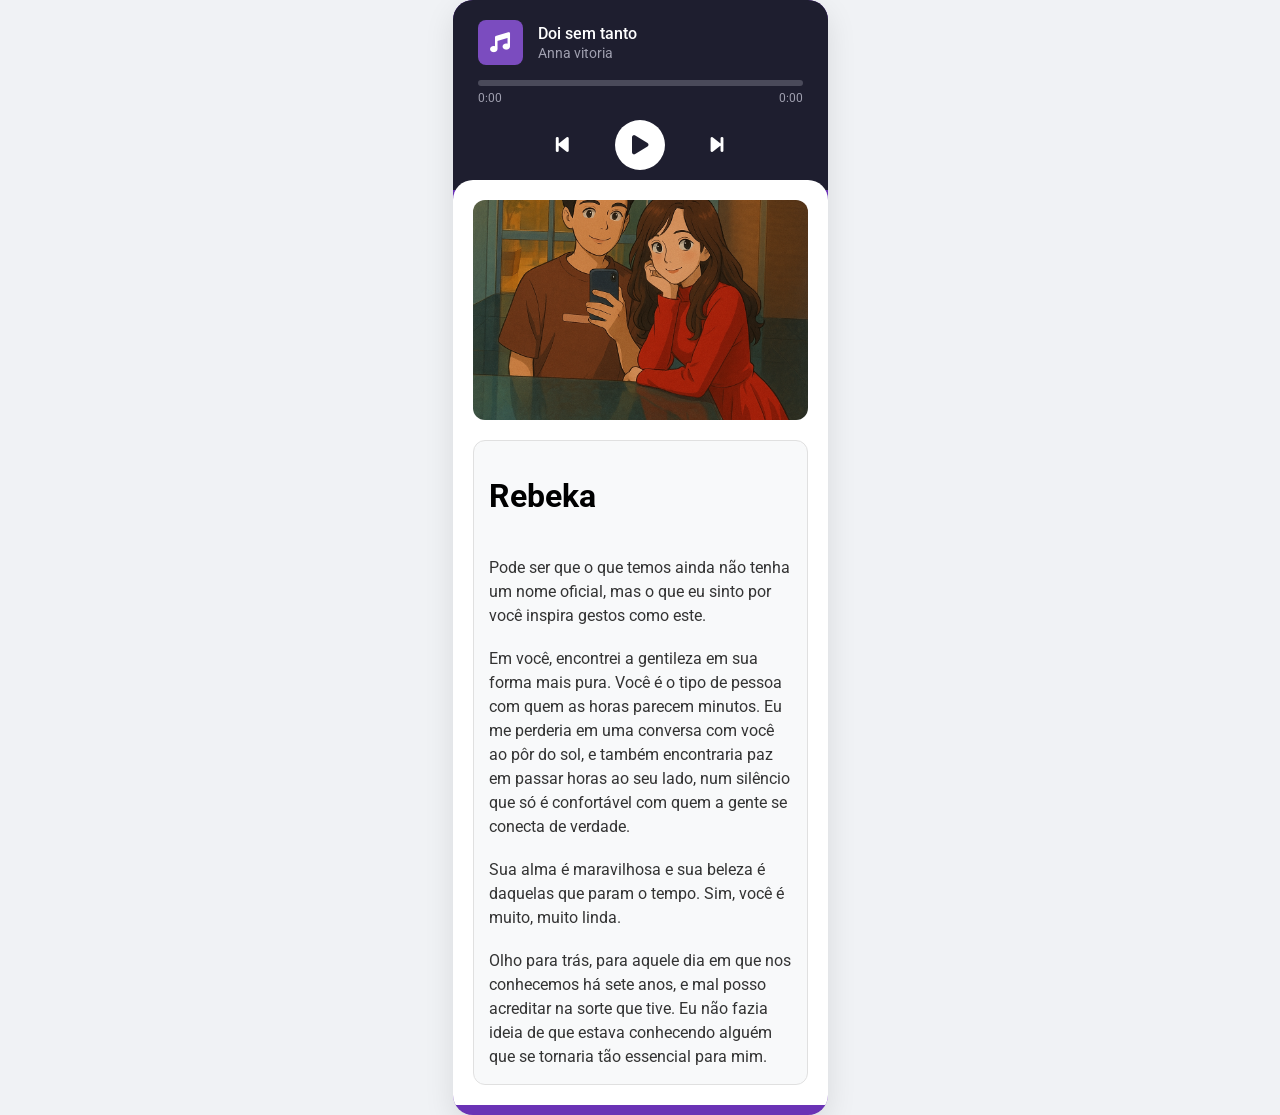
==== principal.html @ 52fc845f "Add files via upload" ====
<!DOCTYPE html>
<html lang="pt-br">

<head>
    <meta charset="UTF-8">
    <meta name="viewport" content="width=device-width, initial-scale=1.0">
    <title>Music Player Card</title>
    <link rel="stylesheet" href="style.css">
    <link rel="stylesheet" href="https://cdnjs.cloudflare.com/ajax/libs/font-awesome/6.0.0-beta3/css/all.min.css">
</head>

<body>
    <audio id="audio-player" src="https://cdn.pixabay.com/audio/2022/11/23/audio_7263ce2b1c.mp3"></audio>

    <div class="main-container">
        <div class="music-player">
            <div class="song-details">
                <div class="song-icon">
                    <i class="fas fa-music"></i>
                </div>
                <div class="song-info">
                    <p class="song-title" id="song-title">Doi sem tanto</p>
                    <p class="artist-name" id="artist-name">Anna vitoria</p>
                </div>
            </div>
            <div class="progress-bar-container" id="progress-container">
                <div class="progress-bar" id="progress-bar"></div>
            </div>
            <div class="time-stamps">
                <span id="current-time">0:00</span>
                <span id="total-duration">0:00</span>
            </div>
            <div class="controls">
                <button class="control-btn"><i class="fas fa-backward-step"></i></button>
                <button class="control-btn play-btn" id="play-btn"><i class="fas fa-play"></i></button>
                <button class="control-btn"><i class="fas fa-forward-step"></i></button>
            </div>
        </div>

        <div class="content-card">
            <div class="image-container">
                <img src="foto/b866ff81-297b-4f5e-b8c1-6e1141003c46.png"
                    alt="Foto de perfil de um usuário">
            </div>
            <div class="static-text-container">
                <h1>Rebeka</h1>
                <br>
                <p>Pode ser que o que temos ainda não tenha um nome oficial, mas o que eu sinto por você inspira gestos
                    como este.</p>
                    <br>
                <p>
                    Em você, encontrei a gentileza em sua forma mais pura. Você é o tipo de pessoa com quem as horas
                    parecem minutos. Eu me perderia em uma conversa com você ao pôr do sol, e também encontraria paz em
                    passar horas ao seu lado, num silêncio que só é confortável com quem a gente se conecta de verdade.
                </p>
                <br>
                <p>
                    Sua alma é maravilhosa e sua beleza é daquelas que param o tempo. Sim, você é muito, muito linda.
                </p>
                <br>
                <p>
                    Olho para trás, para aquele dia em que nos conhecemos há sete anos, e mal posso acreditar na sorte
                    que tive. Eu não fazia ideia de que estava conhecendo alguém que se tornaria tão essencial para mim.
                </p>
            </div>
        </div>
    </div>
    <script src="java.js"></script>
</body>

</html>
---- style.css ----
@import url('https://fonts.googleapis.com/css2?family=Roboto:wght@400;500;700&display=swap');

body {
    margin: 0;
    font-family: 'Roboto', sans-serif;
    background-color: #f0f2f5;
    display: flex;
    justify-content: center;
    align-items: center;
    min-height: 100vh;
}

.main-container {
    width: 375px;
    background-color: #6a32b5;
    border-radius: 20px;
    overflow: hidden;
    box-shadow: 0 10px 30px rgba(0, 0, 0, 0.1);
}

/* --- Music Player --- */
.music-player {
    background-color: #1e1e2f;
    color: white;
    padding: 20px 25px;
    position: relative;
}

.song-details {
    display: flex;
    align-items: center;
    margin-bottom: 15px;
}

.song-icon {
    width: 45px;
    height: 45px;
    background-color: #7b4cbf;
    border-radius: 8px;
    display: flex;
    justify-content: center;
    align-items: center;
    font-size: 20px;
    margin-right: 15px;
}

.song-title {
    font-size: 16px;
    font-weight: 500;
    margin: 0;
    white-space: nowrap;
    overflow: hidden;
    text-overflow: ellipsis;
    max-width: 200px;
}

.artist-name {
    font-size: 14px;
    color: #a0a0b0;
    margin: 2px 0 0;
}

.progress-bar-container {
    background-color: #4a4a5a;
    height: 6px;
    border-radius: 3px;
    margin-bottom: 5px;
    cursor: pointer;
}

.progress-bar {
    width: 0%; 
    height: 100%;
    background-color: #1db954;
    border-radius: 3px;
    transition: width 0.1s linear;
}

.time-stamps {
    display: flex;
    justify-content: space-between;
    font-size: 12px;
    color: #a0a0b0;
    margin-bottom: 15px; /* Aumentei o espaço para compensar o botão removido */
}

.controls {
    display: flex;
    justify-content: center;
    align-items: center;
}

.control-btn {
    background: none;
    border: none;
    color: white;
    font-size: 20px;
    cursor: pointer;
    margin: 0 20px;
}

.play-btn {
    width: 50px;
    height: 50px;
    background-color: white;
    color: #1e1e2f;
    border-radius: 50%;
    display: flex;
    justify-content: center;
    align-items: center;
    font-size: 22px;
}

/* --- Content Card --- */
.content-card {
    background-color: white;
    padding: 20px;
    border-radius: 20px 20px 0 0;
    transform: translateY(-10px);
}

/* No seu arquivo style.css */

.image-container {
    width: 100%;
    height: 220px; /* Você pode ajustar a altura se quiser */
    border-radius: 12px;
    overflow: hidden; 
    margin-bottom: 20px;
    background-color: #f0f0f0;
}

.image-container img {
    width: 100%;
    height: 100%;
    object-fit: cover; /* <-- ESTA É A LINHA MAIS IMPORTANTE */
}

.static-text-container {
    padding: 15px;
    background-color: #f8f9fa;
    border: 1px solid #e0e0e0;
    border-radius: 12px;
}

.static-text-container p {
    margin: 0;
    font-size: 16px;
    line-height: 1.5;
    color: #333;
}
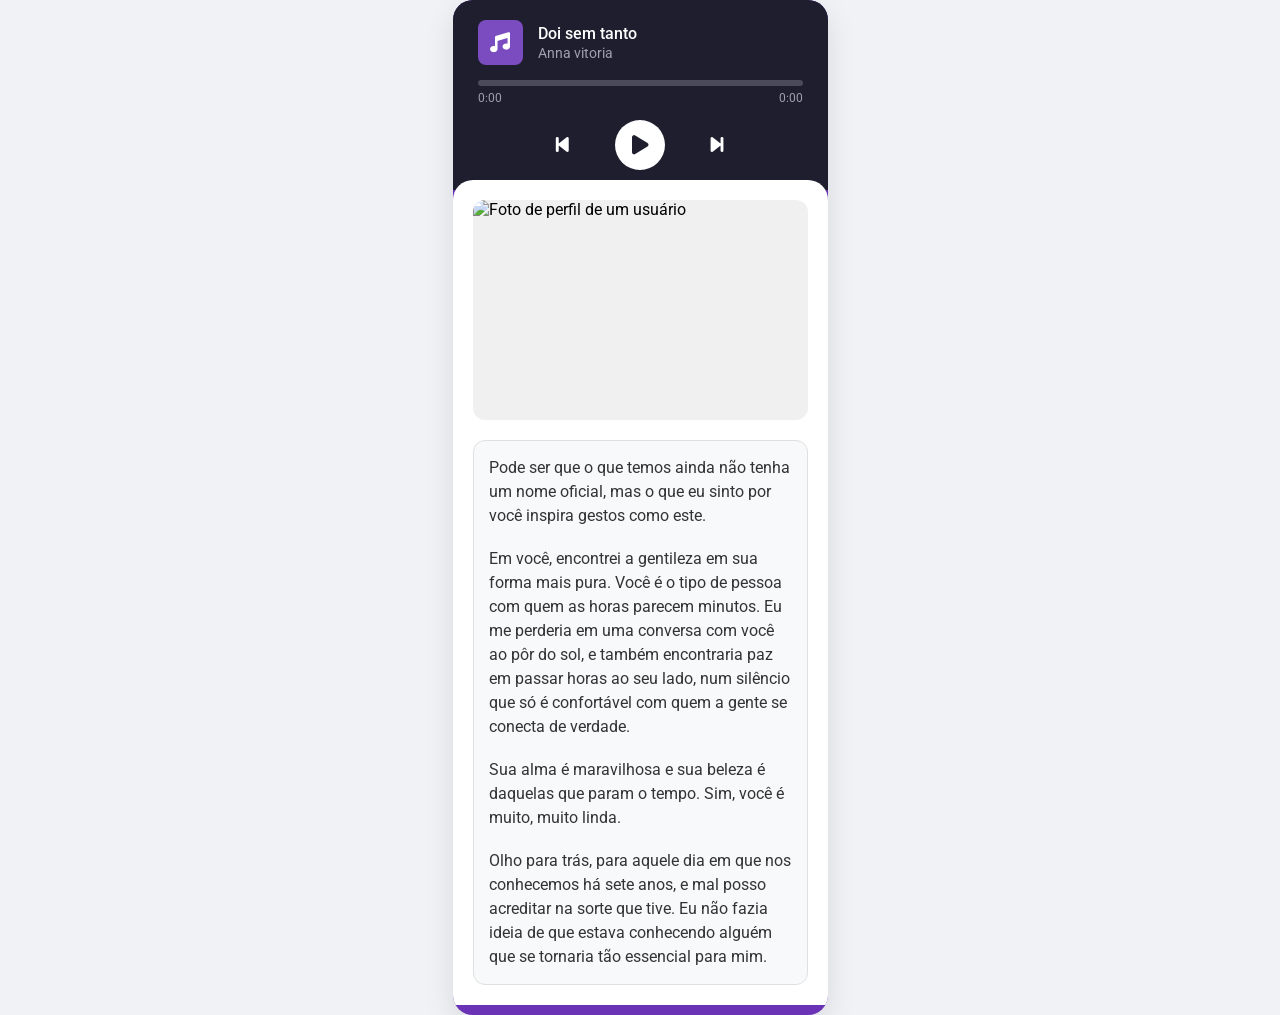
==== commit eaedcb71: "Add files via upload" ====
--- a/principal.html
+++ b/principal.html
@@ -11,7 +11,7 @@
 </head>
 
 <body>
-    <audio id="audio-player" src="https://cdn.pixabay.com/audio/2022/11/23/audio_7263ce2b1c.mp3"></audio>
+    <audio id="audio-player" src="para.mp3"></audio>
 
     <div class="main-container">
         <div class="music-player">
@@ -40,12 +40,12 @@
 
         <div class="content-card">
             <div class="image-container">
-                <img src="foto/b866ff81-297b-4f5e-b8c1-6e1141003c46.png"
+                <img src=""
                     alt="Foto de perfil de um usuário">
             </div>
             <div class="static-text-container">
-                <h1>Rebeka</h1>
-                <br>
+                
+              
                 <p>Pode ser que o que temos ainda não tenha um nome oficial, mas o que eu sinto por você inspira gestos
                     como este.</p>
                     <br>
